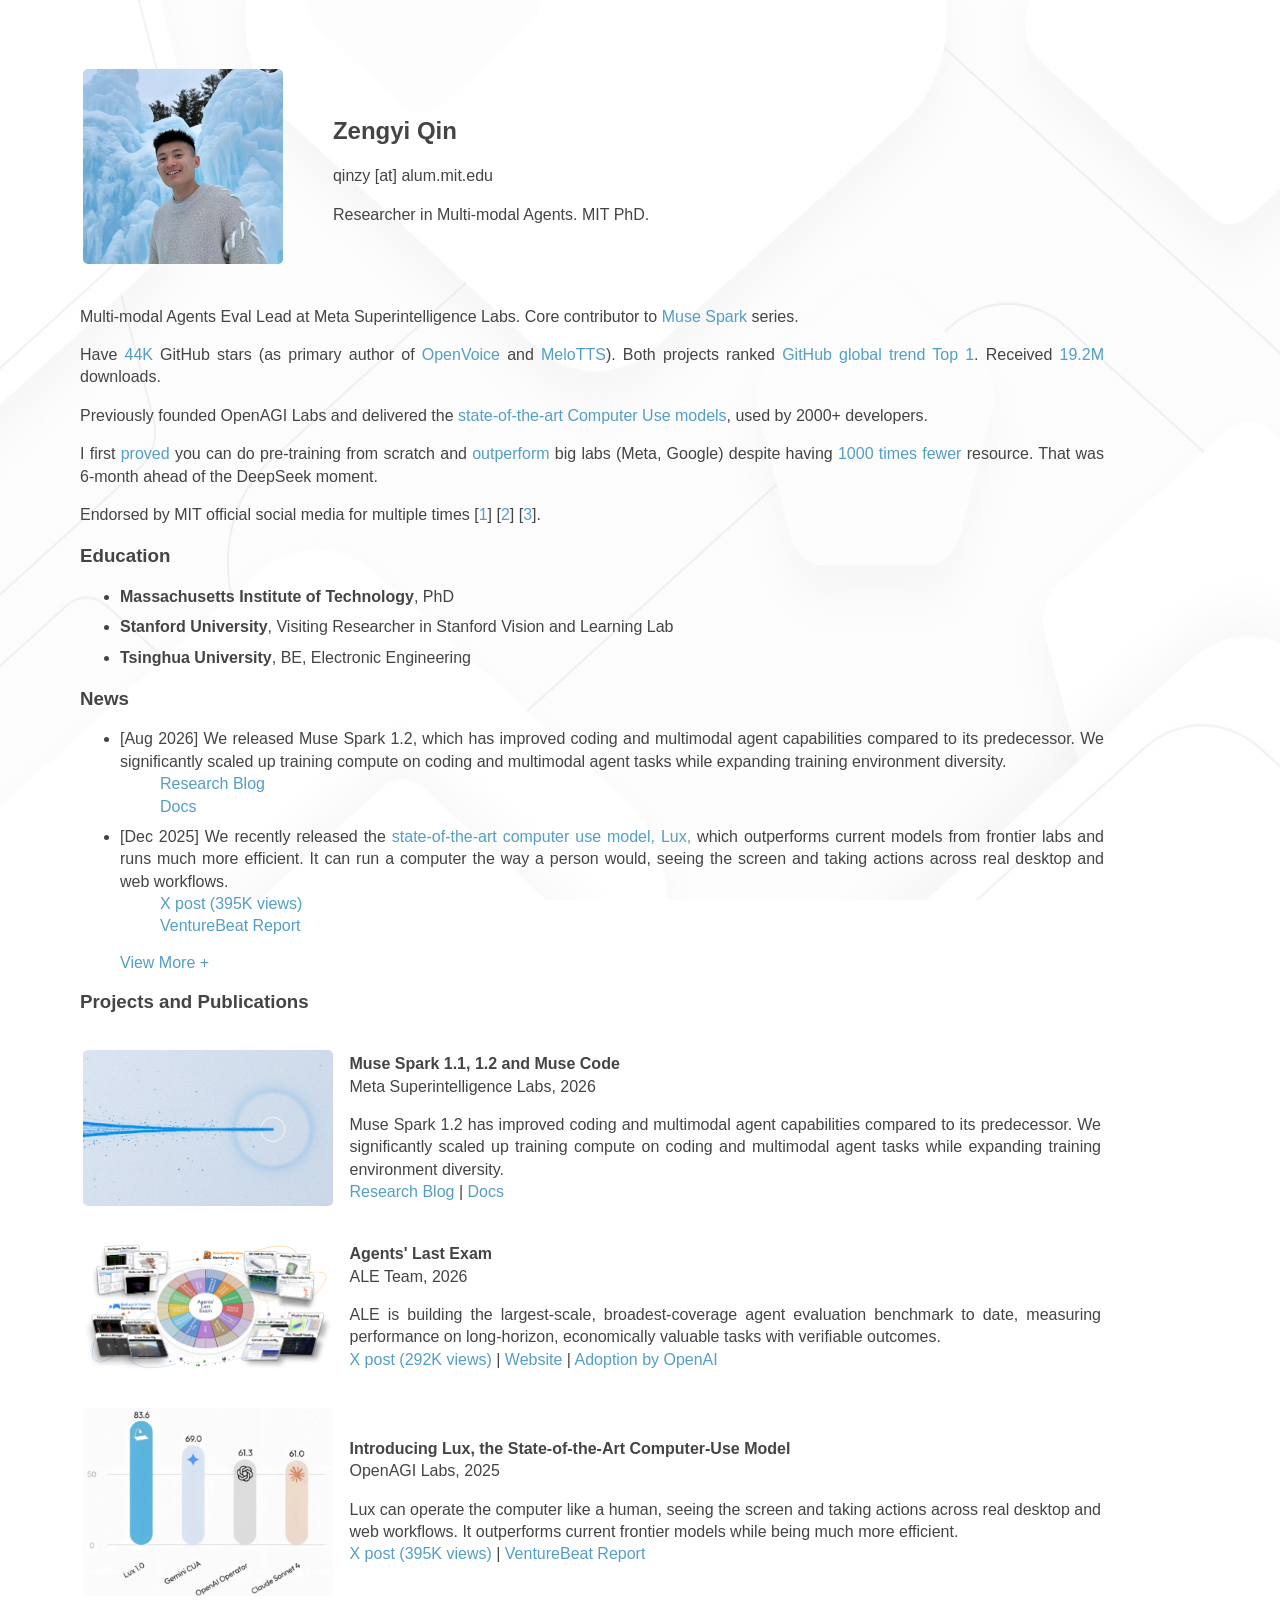
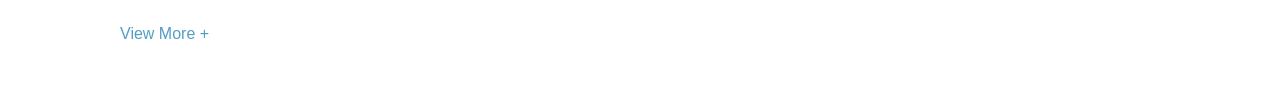
==== index.html @ 665c882d "Add search-friendly favicon assets" ====
<!DOCTYPE html>
<html lang="en">
<head>
  <link rel="stylesheet" href="assets/site.css?v=20260808-11">
  <link rel="canonical" href="https://www.qinzy.tech/">
  <link rel="icon" href="/favicon.ico" sizes="64x64">
  <link rel="icon" href="/assets/favicon-96.png" type="image/png" sizes="96x96">
  <link rel="icon" href="/assets/favicon.svg" type="image/svg+xml" sizes="any">
  <link rel="apple-touch-icon" href="/assets/apple-touch-icon.png" sizes="180x180">

<meta name="msvalidate.01" content="F09EB454EEBF59AD68CB64C1A341AA9A" />
<meta name="baidu-site-verification" content="Ctys5yXPkU" />
<meta name="google-site-verification" content="9qnP6wIE8rh3TwMVrb84fWPqg9A_nDYEL3D6NGDjpwU" />
<meta name="keywords" content="Zengyi Qin">
<meta name="description" content="Zengyi Qin is a researcher in multimodal agents, MIT PhD, and creator of OpenVoice, MeloTTS, JetMoE, and Lux.">
<meta property="og:image" content="https://www.qinzy.tech/figures/zengyi.jpg">
<meta property="og:image:width" content="256">
<meta property="og:image:height" content="256">
<meta property="og:image:type" content="image/jpeg">
<meta property="og:title" content="Zengyi Qin - AI Researcher">
<meta property="og:description" content="Zengyi Qin is a researcher in multimodal agents, MIT PhD, and creator of OpenVoice, MeloTTS, JetMoE, and Lux.">
<meta property="og:site_name" content="Zengyi Qin">
<meta property="og:url" content="https://www.qinzy.tech/">
<meta property="og:type" content="profile">
<meta name="twitter:card" content="summary">
<meta name="twitter:title" content="Zengyi Qin - AI Researcher">
<meta name="twitter:description" content="Zengyi Qin is a researcher in multimodal agents, MIT PhD, and creator of OpenVoice, MeloTTS, JetMoE, and Lux.">
<meta name="twitter:image" content="https://www.qinzy.tech/figures/zengyi.jpg">
<title>Zengyi Qin - AI Researcher</title>
<meta charset="utf-8">
<meta name="viewport" content="width=device-width, initial-scale=1">

<script type="application/ld+json">
{
  "@context": "https://schema.org",
  "@graph": [
    {
      "@type": "WebSite",
      "@id": "https://www.qinzy.tech/#website",
      "url": "https://www.qinzy.tech/",
      "name": "Zengyi Qin"
    },
    {
      "@type": "ProfilePage",
      "@id": "https://www.qinzy.tech/#profile",
      "url": "https://www.qinzy.tech/",
      "mainEntity": {
        "@id": "https://www.qinzy.tech/#zengyi-qin",
        "@type": "Person",
        "name": "Zengyi Qin",
        "url": "https://www.qinzy.tech/",
        "image": "https://www.qinzy.tech/figures/zengyi.jpg",
        "jobTitle": "Researcher",
        "description": "Researcher in multimodal agents.",
        "sameAs": [
          "https://github.com/Zengyi-Qin",
          "https://x.com/qinzytech"
        ]
      }
    }
  ]
}
</script>

<script async defer src="https://buttons.github.io/buttons.js"></script>
</head>

<body text="#444444" link="#444444" leftmargin="40" bgcolor="#FFFFFF">

<div class="section profile">
<table width="100%">
<tr>
<td width="20%">
<p align="center"><font face="Verdana"><img src="figures/zengyi.jpg" alt="Portrait of Zengyi Qin" border="0" width="200"></font></p>
</td>
<td width="3%"></td>
<td width="72%">
<h2><font face="Verdana">Zengyi Qin</h2>
<p><font face="Verdana">qinzy [at] alum.mit.edu</font></p>
<p><font face="Verdana">Researcher in Multi-modal Agents. MIT PhD.</font></p>
</td>
</tr>
</table>
</div>

<div class="section">
<p><font face="Verdana">
  Multi-modal Agents Eval Lead at Meta Superintelligence Labs. Core contributor to <a href="https://developer.meta.com/ai/models/muse-spark/">Muse Spark</a> series.
</font></p> 
<p><font face="Verdana">
  Have <hl>44K</hl> GitHub stars (as primary author of <a href="https://github.com/myshell-ai/OpenVoice">OpenVoice</a> and <a href="https://github.com/myshell-ai/MeloTTS">MeloTTS</a>). Both projects ranked <a href="https://trendshift.io/repositories/6161">GitHub global trend Top 1</a>. Received <a href="https://www.qinzy.tech/figures/total_download.png">19.2M</a> downloads.
</font></p>
<p><font face="Verdana">
  Previously founded OpenAGI Labs and delivered the <a href="https://x.com/agiopen_org/status/1995538447579447368?s=20">state-of-the-art Computer Use models</a>, used by 2000+ developers.
</font></p>
<p><font face="Verdana">
  I first <a href="https://x.com/qinzytech/status/1775916338822709755">proved</a> you can do pre-training from scratch and <a href="https://arxiv.org/html/2404.07413v1#S6">outperform</a> big labs (Meta, Google) despite having <a href="https://x.com/MIT_CSAIL/status/1775916496503656679">1000 times fewer</a> resource. That was 6-month ahead of the DeepSeek moment.
</font></p>
<p><font face="Verdana">
  Endorsed by MIT official social media for multiple times [<a href="https://x.com/MIT_CSAIL/status/1775916496503656679">1</a>] [<a href="https://x.com/MIT_CSAIL/status/1783525224652374388">2</a>] [<a href="https://x.com/MIT_CSAIL/status/2041175495971094784">3</a>].
</font></p>
</div>

<div class="section">
<h3><font face="Verdana">Education</h3>
<p><font face="Verdana">
<ul>
<li><b>Massachusetts Institute of Technology</b>, PhD
<li><b>Stanford University</b>, Visiting Researcher in Stanford Vision and Learning Lab <br>
<li><b>Tsinghua University</b>, BE, Electronic Engineering<br>
</ul>
</font></p>
</div>

<div class="section">
  <h3><font face="Verdana">News</h3>
   <ul class="news-list">
    <li>
      [Aug 2026] We released Muse Spark 1.2, which has improved coding and multimodal agent capabilities compared to its predecessor. We significantly scaled up training compute on coding and multimodal agent tasks while expanding training environment diversity.
      <ul>
        <a href="https://research.meta.ai/blog/introducing-muse-code-and-muse-spark-1-2">Research Blog</a> <br>
        <a href="https://developer.meta.com/ai/models/muse-spark/">Docs</a>
      </ul>
    </li>
    <li>
      [Dec 2025] We recently released the <a href="https://x.com/agiopen_org/status/1995538447579447368?s=20">state-of-the-art computer use model, Lux,</a> which outperforms current models from frontier labs and runs much more efficient. It can run a computer the way a person would, seeing the screen and taking actions across real desktop and web workflows. 
      <ul>
        <a href="https://x.com/agiopen_org/status/1995538447579447368?s=20">X post (395K views)</a> <br>
        <a href="https://venturebeat.com/ai/openagi-emerges-from-stealth-with-an-ai-agent-that-it-claims-crushes-openai">VentureBeat Report</a> 
      </ul>
    </li>
   </ul>
   <details class="view-more news-more">
    <summary>
      <span class="news-more-label">View More</span>
      <span class="news-less-label">View Less</span>
    </summary>
    <ul class="news-list">
    <li>
      [Apr 2024] I lead the development of <a href="https://research.myshell.ai/jetmoe">JetMoE-8B</a>, an MoA+MoE LLM pre-trained and post-trained from scratch, under extreme limitations in compute and data, with less than 0.1M USD cost, but outperforms LLaMA2-7B. It democratized high-performance LLM pre-training and post-training, and received strong positive feedback from the field.
      <ul>
        <a href="https://research.myshell.ai/jetmoe">Technical blog</a> <br> 
        <a href="https://x.com/MIT_CSAIL/status/1775916496503656679">MIT CSAIL posts</a> <br> 
        Comments from the field (<a href="https://www.marktechpost.com/2024/04/05/myshell-ai-and-mit-researchers-propose-jetmoe-8b-a-super-efficient-llm-model-that-achieves-llama2-level-training-with-just-us-0-1m/">1</a> <a href="https://www.linkedin.com/posts/pfinette_jetmoe-reaching-llama2-performance-with-activity-7182038641882357760-2QIh/">2</a> <a href="https://x.com/natolambert/status/1776028430406123992">3</a>) <br>
        <i>The breakthrough represented by JetMoE-8B signals a significant democratization of AI technology </i> (<a href="https://www.marktechpost.com/2024/04/05/myshell-ai-and-mit-researchers-propose-jetmoe-8b-a-super-efficient-llm-model-that-achieves-llama2-level-training-with-just-us-0-1m/">1</a>)
      </ul>
    </li>
    <li>
      [Jan 2024] I lead the development of <a href="https://research.myshell.ai/open-voice">OpenVoice</a>, an audio foundation model that allows users to clone any voice and generate speech in various styles and languages.
      <ul>
        <a href="https://research.myshell.ai/open-voice">Technical blog</a> <br> 
        Trended<a href="./figures/githubtrending-no1-v3.png"> 1st on Github</a> <br>
        Now <hl>~36k stars</hl>, and ranked <hl>top 0.03%</hl> of all contemporary open-source projects based on stars <br> 
        <hl>Serving >6M users</hl> on MyShell. Solid production-grade algorithm <br>
        Covered by <a href='https://venturebeat.com/ai/open-source-ai-voice-cloning-arrives-with-myshells-new-openvoice-model/'>VentureBeat</a>, <a href="https://hyscaler.com/insights/ai-voice-cloning-revolution/">HyScaler</a> and other medias <br>
        <i>AI Voice Cloning Redefined: OpenVoice Unveils Revolutionary Open-Source Technology</i> (<a href="https://hyscaler.com/insights/ai-voice-cloning-revolution">1</a>) <br>
      </ul>
    </li>
   </ul>
  </details>
</div>

<div class="section publications-section">
  <h3 id="publications"><font face="Verdana">Projects and Publications</h3>
  <table width="100%">

  <!-- Muse Spark -->
  <tr>
    <td width="25%" valign="middle"><p><img src="figures/muse-spark-1p2.png" alt="Muse Spark 1.1 and 1.2" style="border-style: none" width="250" align="top"></p></td>
    <td width="75%" valign="middle">
    <p class="padding"><font face="Verdana">
    <b><a id="ale">Muse Spark 1.1, 1.2 and Muse Code</a></b><br>
    Meta Superintelligence Labs, 2026<br>
    </p>
    <p class="padding"><font face="Verdana">
    Muse Spark 1.2 has improved coding and multimodal agent capabilities compared to its predecessor. We significantly scaled up training compute on coding and multimodal agent tasks while expanding training environment diversity. <br>
    <a href="https://research.meta.ai/blog/introducing-muse-code-and-muse-spark-1-2">Research Blog</a> | <a href="https://developer.meta.com/ai/models/muse-spark/">Docs</a> <br>
    </p>
  </p></td>
  </tr>

  <!-- ALE -->
  <tr>
    <td width="25%" valign="middle"><p><img src="figures/agents-last-exam.png" alt="Agents Last Exam" style="border-style: none" width="250" align="top"></p></td>
    <td width="75%" valign="middle">
    <p class="padding"><font face="Verdana">
    <b><a id="ale">Agents' Last Exam</a></b><br>
    ALE Team, 2026<br>
    </p>
    <p class="padding"><font face="Verdana">
    ALE is building the largest-scale, broadest-coverage agent evaluation benchmark to date, measuring performance on long-horizon, economically valuable tasks with verifiable outcomes. <br>
    <a href="https://x.com/dawnsongtweets/status/2065095757988868190?s=20">X post (292K views)</a> | <a href="https://agents-last-exam.org/">Website</a> | <a href="https://openai.com/index/gpt-5-6/">Adoption by OpenAI</a> <br>
    </p>
  </p></td>
  </tr>

  <!-- Lux -->
  <tr>
    <td width="25%" valign="middle"><p><img src="figures/lux.png" alt="Lux multimodal agent model visualization" style="border-style: none" width="250" align="top"></p></td>
    <td width="75%" valign="middle">
    <p class="padding"><font face="Verdana">
    <b><a id="lux">Introducing Lux, the State-of-the-Art Computer-Use Model</a></b><br>
    OpenAGI Labs, 2025<br>
    </p>
    <p class="padding"><font face="Verdana">
    Lux can operate the computer like a human, seeing the screen and taking actions across real desktop and web workflows. It outperforms current frontier models while being much more efficient. <br>
    <a href="https://x.com/agiopen_org/status/1995538447579447368?s=20">X post (395K views)</a> | <a href="https://venturebeat.com/ai/openagi-emerges-from-stealth-with-an-ai-agent-that-it-claims-crushes-openai">VentureBeat Report</a> <br>
    </p>
  </p></td>
  </tr>

</table>

<details class="view-more publication-more">
  <summary>
    <span class="view-more-label">View More</span>
    <span class="view-less-label">View Less</span>
  </summary>
  <table width="100%">

  <!-- OSGym -->
  <tr>
    <td width="25%" valign="middle"><p><img src="figures/osgym.png" alt="OSGym computer-use agent infrastructure visualization" style="border-style: none" width="250" align="top"></p></td>
    <td width="75%" valign="middle">
    <p class="padding"><font face="Verdana">
    <b><a id="osgym">OSGym: Scalable OS Infra for Computer Use Agents</a></b><br>
    <b>Zengyi Qin</b>, Jinyuan Chen, Yunze Man, Shengcao Cao, Ziqi Pang, Zhuoyuan Wang, ..., Haoran Geng, Yutong Ban,  Jitendra Malik, Pieter Abbeel, Brian Anthony<br>
    <i>Technical Report, 2025</i><br>  
    </p>
    <p class="padding"><font face="Verdana">
    OSGym parallelizes thousands of OS replicas at academic cost, enabling large-scale data generation, customization, and end-to-end pipelines for RL across diverse real-world tasks to train computer use agents. <br>
    <a href="https://arxiv.org/pdf/2511.11672">paper</a> <br>
    </p>
  </p></td>
  </tr>

  <!-- OpenVoice -->
  <tr>
    <td width="25%" valign="middle"><p><img src="figures/openvoice.png" alt="OpenVoice voice-cloning project logo" style="border-style: none" width="250" align="top"></p></td>
    <td width="75%" valign="top">
    <p class="padding"><font face="Verdana">
    <b><a id="openvoice">OpenVoice: Versatile Instant Voice Cloning</a></b><br>
    <b>Zengyi Qin</b>, Wenliang Zhao, Xumin Yu and Xin Sun<br>
    <i>Technical Report, 2024</i><br>
    </p>
    <p class="padding"><font face="Verdana"> Instantly clone any voice to generate speech in various styles and languages. <br>
    <a href="https://arxiv.org/abs/2312.01479">paper</a> | <a href="https://research.myshell.ai/open-voice">website</a> | <a href="https://github.com/myshell-ai/OpenVoice">source code</a> <br>
    </p>
    <p class="padding">
    <a class="github-button" href="https://github.com/myshell-ai/OpenVoice" data-color-scheme="no-preference: light; light: light; dark: dark;" data-show-count="true" aria-label="Star myshell-ai/OpenVoice on GitHub">Star</a> <br>
    <a href="https://trendshift.io/repositories/6161" target="_blank"><img src="https://trendshift.io/api/badge/repositories/6161" alt="myshell-ai%2FOpenVoice | Trendshift" style="width: 250px; height: 55px;" width="250" height="55"/></a>  
  </p></td>
  </tr>

  <!-- MeloTTS -->
  <tr>
    <td width="25%" valign="middle"><p><img src="figures/melotts.png" alt="MeloTTS text-to-speech project logo" style="border-style: none" width="250" align="top"></p></td>
    <td width="75%" valign="middle">
    <p class="padding"><font face="Verdana">
    <b><a id="melotts">MeloTTS: A high-quality multi-lingual multi-accent text-to-speech library</a></b><br>
    Wenliang Zhao, Xumin Yu, <b>Zengyi Qin</b>
    </p>
    <p class="padding"><font face="Verdana"> High-quality multi-lingual text-to-speech library that supports English (US, BR, AU, INDIAN), Spanish, French, Chinese, Japanese and Korean <br>
    <a href="https://github.com/myshell-ai/MeloTTS">source code</a> <br>
    </p>
    <p class="padding">
      <a class="github-button" href="https://github.com/myshell-ai/MeloTTS" data-color-scheme="no-preference: light; light: light; dark: dark;" data-show-count="true" aria-label="Star myshell-ai/OpenVoice on GitHub">Star</a> <hl>19.2M downloads. One of the most widely adopted AI models since 2024</hl> <br>
      <a href="https://trendshift.io/repositories/8133" target="_blank"><img src="https://trendshift.io/api/badge/repositories/8133" alt="myshell-ai%2FMeloTTS | Trendshift" style="width: 250px; height: 55px;" width="250" height="55"/></a>
    </p></td>
  </tr>

  <!-- JetMoE -->
  <tr>
    <td width="25%" valign="middle"><p><img src="figures/jetmoe.png" alt="JetMoE mixture-of-experts model visualization" style="border-style: none" width="250" align="top"></p></td>
    <td width="75%" valign="top">
    <p class="padding"><font face="Verdana">
    <b><a id="openvoice">JetMoE: Reaching LLaMA2 Performance with 0.1M Dollars</a></b><br>
    Yikang Shen, Zhen Guo, Tianle Cai and <b>Zengyi Qin</b><br>
    <i>Technical Report, 2024</i><br>
    </p>
    <p class="padding"><font face="Verdana"> JetMoE is pre-trained and post-trained from scratch with less than 0.1M USD cost but outperforms LLaMA2-7B. It democratized high-performance LLM pre-training and post-training with remarkable cost-efficiency. <br>
    <a href="https://research.myshell.ai/jetmoe">website</a> | <a href="https://github.com/myshell-ai/JetMoE">github</a> | <a href="https://arxiv.org/pdf/2404.07413.pdf">tech report</a> <br>
    </p>
    </td>
  </tr>

  <!-- Interspeech -->
  <tr>
    <td width="25%" valign="middle"><p><img src="figures/dreamvoice.png" alt="DreamVoice text-guided voice conversion visualization" style="border-style: none" width="250" align="top"></p></td>
    <td width="75%" valign="middle">
    <p class="padding"><font face="Verdana">
    <b><a id="dreamvoice">DreamVoice: Text-Guided Voice Conversion</a></b><br>
    Jiarui Hai, Karan Thakkar, Helin Wang, <b>Zengyi Qin</b>, Mounya Elhilali<br>
    <i>Interspeech, 2024</i><br>
    </p>
    <p class="padding"><font face="Verdana"> Convert a voice into any voice based on the input text prompt. <br>
    <a href="https://arxiv.org/abs/2406.16314">paper</a> | <a href="https://research.myshell.ai/dreamvoice">website</a> | <a href="https://github.com/myshell-ai/DreamVoice">source code</a> <br>
    </p>
  </tr>

<!-- MONOGRNET-TPAMI -->
  <tr>
    <td width="25%" valign="top"><p><img src="figures/monogrnet_pami.png" alt="MonoGRNet monocular 3D object detection visualization" style="border-style: none" width="250" align="top"></p></td>
    <td width="75%" valign="top">
    <p class="padding"><font face="Verdana">
    <b><a id="monogrnet">MonoGRNet: A General Framework for Monocular 3D Object Detection</a></b><br>
    <b>Zengyi Qin</b>, Jinglu Wang and Yan Lu<br>
    <i>The IEEE Transactions on Pattern Analysis and Machine Intelligence (<b>TPAMI</b>), 2021</i><br>
    </p>
    <p class="padding"><font face="Verdana">A general monocular 3D object detection framework that flexibly adapts to both fully and weakly supervised learning, which alleviates the need of extensive 3D labels and only requires ground truth 2D bounding boxes during training.
    </p>
    <p class="padding"><font face="Verdana">
    <a href="https://ieeexplore.ieee.org/document/9409679">paper</a>
    </p></td>
  </tr>

  <!-- VS3D -->
  <tr>
    <td width="25%" valign="top"><p><img src="figures/vs3d.gif" alt="Weakly supervised 3D object detection visualization" style="border-style: none" width="250" align="top"></p></td>
    <td width="75%" valign="top">
    <p class="padding"><font face="Verdana">
    <b>Weakly Supervised 3D Object Detection from Point Clouds</b><br>
    <b>Zengyi Qin</b>, Jinglu Wang and Yan Lu<br>
    <i>ACM Multimedia (<b>ACM MM</b>), 2020</i><br>
    </p>
    <p class="padding"><font face="Verdana">A state-of-the-art framework for weakly supervised 3D object detection from point clouds without using any ground truth 3D bounding box for training. The core of our method is the unsupervised 3D object proposal module and the cross-modal knowledge distillation strategy.
    </p>
    <p class="padding"><font face="Verdana">
    <a href="https://arxiv.org/abs/2007.13970">paper</a> | <a href="https://github.com/Zengyi-Qin/Weakly-Supervised-3D-Object-Detection">code</a>
    </p></td>
  </tr>

  <!-- TLNET -->
  <tr>
    <td width="25%" valign="top"><p><img src="figures/tlnet.jpg" alt="Triangulation Learning Network stereo 3D detection diagram" style="border-style: none" width="250" align="top"></p></td>
    <td width="75%" valign="top">
    <p class="padding"><font face="Verdana">
    <b>Triangulation Learning Network: from Monocular to Stereo 3D Object Detection</b><br>
    <b>Zengyi Qin</b>, Jinglu Wang and Yan Lu<br>
    <i>The International Conference on Computer Vision and Pattern Recognition (<b>CVPR</b>), 2019</i><br>
    </p>
    <p class="padding"><font face="Verdana">This is a pioneering work on stereo image based 3D object detection without calculating the pixel-level depth maps. We proposed a triangulation learning method to learn the object-level stereo geometric correspondence for 3D object detection.
    </p>
    <p class="padding"><font face="Verdana">
    <a href="https://arxiv.org/abs/1906.01193">paper</a> | <a href="https://youtu.be/zcOXA83Uq8M">video</a> | <a href="https://github.com/Zengyi-Qin/TLNet">code</a> | <a href="https://sites.google.com/view/triangulation-learning">website</a>
    </p></td>
  </tr>
    
    <!-- MONOGRNET -->
  <tr>
    <td width="25%" valign="top"><p><img src="figures/monogrnet.gif" alt="MonoGRNet geometric reasoning 3D detection visualization" style="border-style: none" width="250" align="top"></p></td>
    <td width="75%" valign="top">
    <p class="padding"><font face="Verdana">
    <b>MonoGRNet: A Geometric Reasoning Network for Monocular 3D Object Localization</b><br>
    <b>Zengyi Qin</b>, Jinglu Wang and Yan Lu<br>
    <i>The Thirty-Third AAAI Conference on Artificial Intelligence (<b>AAAI</b>), 2019 <br> <hl>Oral Presentation, Acceptance Rate < 8% </hl> </i><br>
    </p>
    <p class="padding"><font face="Verdana">A state-of-the-art monocular 3D object detection approach based on geometric reasoning. We proposed to decompose the whole task into four progressive sub-tasks that significantly facilitates the monocular 3D object detection.
    </p>
    <p class="padding"><font face="Verdana">
    <a href="https://arxiv.org/abs/1811.10247">paper</a> | <a href="https://youtu.be/BJ1I56kxdk0">video</a> | <a href="https://github.com/Zengyi-Qin/MonoGRNet">code</a> | <a href="https://sites.google.com/view/monogrnet">website</a>
    </p></td>
  </tr>

<!-- Sablas -->
  <tr>
    <td width="25%" valign="top"><p><video autoplay="" class="center" loop="" muted="" playsinline="" aria-label="SABLAS safe control system demonstration" style="display:block; margin: 0 auto;" width="250"><source src="figures/sablas.mp4" style="display: block; margin-left: auto; margin-right: auto; width:250px" type="video/mp4" /></video></p></td>
    <td width="75%" valign="top">
    <p class="padding"><font face="Verdana">
    <b><a id="sablas">SABLAS: Learning Safe Control for Black-Box Dynamical Systems</a></b><br>
    <b>Zengyi Qin</b>, Dawei Sun and Chuchu Fan<br>
    <i>IEEE Robotics and Automation Letters (<b>RA-L</b>), 2022</i><br>
    </p>
    <p class="padding"><font face="Verdana"> Learning control barrier functions (CBFs) for safe control of black-box systems. CBFs are a powerful tool to provide safety guarantee, but before this work, they cannot be directly applied to black box systems where their models are unavailable.
    </p>
    <p class="padding"><font face="Verdana">
    <a href="https://ieeexplore.ieee.org/document/9681233">paper</a> | <a href="https://github.com/MIT-REALM/sablas">code</a>
    </p></td>
  </tr>


  <!-- KETO -->
  <tr>
  <td width="25%" valign="top"><p><img src="figures/keto.gif" alt="KETO robot tool-manipulation visualization" style="border-style: none" width="250" align="top"></p></td>
  <td width="75%" valign="top">
  <p class="padding"><font face="Verdana">
  <b><a id="keto">KETO: Learning Keypoint Representations for Tool Manipulation</a></b><br>
  <b>Zengyi Qin</b>, Kuan Fang, Yuke Zhu, Li Fei-Fei and Silvio Savarese<br>
  <i>The International Conference on Robotics and Automation (<b>ICRA</b>), 2020</i><br>
  </p>
  <p class="padding"><font face="Verdana">KETO is a framework for robots to manipulate unseen objects as tools to complete diverse tasks. We proposed a method to learn the keypoint representations of objects, which simplify the manipulation task and improve the generality to novel objects.
  </p>
  <p class="padding"><font face="Verdana">
  <a href="https://arxiv.org/abs/1910.11977">paper</a> | <a href="https://www.youtube.com/watch?v=hP2h53BHxE8">video</a> | <a href="https://sites.google.com/view/ke-to">website</a> | <a href="https://github.com/StanfordVL/keto">code</a>
  </p></td>
  </tr>
    
  <!-- MACBF -->
  <tr>
  <td width="25%" valign="top"><p><img src="figures/macbf.gif" alt="Multi-agent neural barrier certificate visualization" style="border-style: none" width="250" align="top"></p></td>
  <td width="75%" valign="top">
  <p class="padding"><font face="Verdana">
  <b><a id="macbf">Learning Safe Multi-agent Control with Decentralized Neural Barrier Certificates</b><br>
  <b>Zengyi Qin</b>, Kaiqing Zhang, Yuxiao Chen, Jingkai Chen and Chuchu Fan<br>
  <i>The International Conference on Learning Representations (<b>ICLR</b>), 2021</i><br>
  </p>
  <p class="padding"><font face="Verdana">We study the multi-agent safe control problem where agents should avoid any collision while reaching their goals. Our method can scale up to an arbitrarily large number of agents (e.g., >1000 in our experiments) and achieve a 99-100% safety rate.
  </p>
  <p class="padding"><font face="Verdana">
  <a href="https://arxiv.org/abs/2101.05436">paper</a> | <a href="https://www.youtube.com/watch?v=k9ap_aUPNBk">video</a> | <a href="https://github.com/Zengyi-Qin/macbf">code</a> | <a href="https://realm.mit.edu/blog/learning-safe-multi-agent-control-decentralized-neural-barrier-certificates">website</a>
  </p></td>
  </tr>
   
  <!-- Reactive -->
  <tr>
  <td width="25%" valign="top"><p><video autoplay="" class="center" loop="" muted="" playsinline="" aria-label="Reactive road-user simulation demonstration" style="display:block; margin: 0 auto;" width="250"><source src="figures/reactive.mp4" style="display: block; margin-left: auto; margin-right: auto; width:250px" type="video/mp4" /></video></p></td>
  <td width="75%" valign="top">
  <p class="padding"><font face="Verdana">
  <b><a id="reactive">Reactive and Safe Road User Simulations using Neural Barrier Certificate</a></b><br>
  Yue Meng, <b>Zengyi Qin</b> and Chuchu Fan<br>
  <i>The International Conference on Intelligent Robots and Systems (<b>IROS</b>), 2021</i><br>
  </p>
  <p class="padding"><font face="Verdana">Reactive and safe agent modelings are important for nowadays traffic simulator designs and safe planning applications. We propose a control barrier function-based method to simulate traffic agents that behave like humans or human controlled vehicles, which react to other road participants.
  </p>
  <p class="padding"><font face="Verdana">
  <a href="">paper</a> | <a href="https://realm.mit.edu/reactive-agent-models">website</a>
  </p></td>
  </tr>
    
  <!-- DCRL -->
  <tr>
  <td width="25%" valign="top"><p><img src="figures/dcrl.png" alt="Density constrained reinforcement learning visualization" style="border-style: none" width="250" align="top"></p></td>
  <td width="75%" valign="top">
  <p class="padding"><font face="Verdana">
  <b><a id="dcrl">Density Constrained Reinforcement Learning</a></b><br>
  <b>Zengyi Qin</b>, Yuxiao Chen and Chuchu Fan<br>
  <i>The International Conference on Machine Learning (<b>ICML</b>), 2021</i><br>
  </p>
  <p class="padding"><font face="Verdana">We study constrained reinforcement learning (CRL) from a novel perspective by setting constraints directly on state density functions, rather than the value functions considered by previous work. State density has a clear physical and mathematical interpretation, and is able to express a wide variety of constraints such as resource limits and safety requirements.
  </p>
  <p class="padding"><font face="Verdana">
  <a href="https://arxiv.org/abs/2106.12764">paper</a> | <a href="https://github.com/Zengyi-Qin/dcrl">code</a> | <a href="http://realm.mit.edu/blog/density-constrained-reinforcement-learning">website</a>
  </p></td>
  </tr>
  
  <!-- CLBF -->
  <tr>
  <td width="25%" valign="top"><p><img src="figures/clbf.jpg" alt="Robust neural Lyapunov-barrier functions visualization" style="border-style: none" width="250" align="top"></p></td>
  <td width="75%" valign="top">
  <p class="padding"><font face="Verdana">
  <b><a id="clbf">Safe Nonlinear Control Using Robust Neural Lyapunov-Barrier Functions</a></b><br>
  Charles Dawson, <b>Zengyi Qin</b>, Sicun Gao and Chuchu Fan<br>
  <i>The Conference on Robot Learning (<b>CoRL</b>), 2021</i><br>
  </p>
  <p class="padding"><font face="Verdana">Safety and stability are common requirements for robotic control systems. We propose a robust feedback method based on robust control Lyapunov barrier functions that generalize despite model uncertainty, and with safety and stability guarantee.
  </p>
  <p class="padding"><font face="Verdana">
  <a href="https://arxiv.org/pdf/2109.06697">paper</a>
  </p></td>
  </tr>
  
  <!-- REALSYN -->
  <tr>
  <td width="25%" valign="top"><p><img src="figures/controller_synthesis.png" alt="Reach-avoid controller synthesis diagram" style="border-style: none" width="250" align="top"></p></td>
  <td width="75%" valign="top">
  <p class="padding"><font face="Verdana">
  <b>Controller synthesis for linear system with reach-avoid specifications</b><br>
  Chuchu Fan, <b>Zengyi Qin</b>, Umang Mathur, Qiang Ning, Sayan Mitra, and Mahesh Viswanathan<br>
  <i>IEEE Transactions on Automatic Control (<b>TAC</b>), 2021</i><br>
  </p>
  <p class="padding"><font face="Verdana">We address the problem of synthesizing provably correct controllers for linear systems with reach-avoid specifications. Our solution  decomposes the overall synthesis problem into two smaller and more tractable problems, achieving a 2-150 times speedup compared with the previous techniques.
  </p>
  <p class="padding"><font face="Verdana">
  <a href="https://ieeexplore.ieee.org/document/9390193">paper</a>
  </p></td>
  </tr>

<!-- PDoctor -->
  <tr>
  <td width="25%" valign="top"><p><img src="figures/pdoctor.png" alt="Physiological state estimation visualization" style="border-style: none" width="250" align="top"></p></td>
  <td width="75%" valign="top">
  <p class="padding"><font face="Verdana">
  <b>Learning fine-grained estimation of physiological states from coarse-grained labels by distribution restoration</b><br>
  <b>Zengyi Qin</b>, Jiansheng Chen, Zhenyu Jiang, Xumin Yu, Chunhua Hu, Yu Ma, Suhua Miao and Rongsong Zhou, <i> <b>Scientific Reports</b>, 2020</i><br>
  </p>
  <p class="padding"><font face="Verdana">Our method allows machine learning algorithms to perform fine-grained estimation of physiological states (e.g., sleep depth) even if the training labels are coarse-grained.
  </p>
  <p class="padding"><font face="Verdana">
  <a href="https://www.nature.com/articles/s41598-020-79007-5">paper</a> | <a href="https://github.com/Zengyi-Qin/fine-biostate">code</a>
  </p></td>
  </tr>
  
  <!-- SNET -->
  <tr>
  <td width="25%" valign="top"><p><img src="figures/snet.png" alt="sEMG tremor severity evaluation visualization" style="border-style: none" width="250" align="top"></p></td>
  <td width="75%" valign="top">
  <p class="padding"><font face="Verdana">
  <b>sEMG based Tremor Severity Evaluation for Parkinson's Disease using a Light-weight CNN</b><br>
  <b>Zengyi Qin<top>*</top></b>, Zhenyu Jiang<top>*</top>, Jiansheng Chen, Chunhua Hu and Yu Ma<br>
  <i>IEEE Signal Processing Letters (<b>SPL</b>), 2019</i><br>
  </p>
  <p class="padding"><font face="Verdana">A machine learning framework to assist the diagnosis of Parkinson's Disease by assessing the pathological tremor. We proposed a light-weight convolutional neural network and a similarity learning strategy to handle the scarcity of medical data.
  </p>
  <p class="padding"><font face="Verdana">
  <a href="https://ieeexplore.ieee.org/document/8661631">paper</a> | <a href="https://sites.google.com/view/semg-tremor">website</a>
  </p></td>
  </tr>
  
</table>
</details>
</div>

<script>
  // Function to fetch FDV from CoinGecko API and update the page
  async function fetchFDV() {
    try {
      const response = await fetch(
        'https://api.coingecko.com/api/v3/coins/markets?vs_currency=usd&ids=myshell'
      );
      if (!response.ok) {
        throw new Error(`API request failed (status ${response.status})`);
      }
      const data = await response.json();
      // Ensure data format is as expected and contains FDV
      if (data && data[0] && data[0].fully_diluted_valuation) {
        const fdvValue = data[0].fully_diluted_valuation;
        // Format the FDV with commas and prefix with '$'
        document.getElementById('fdv1').textContent = 
          '$' + Number(fdvValue).toLocaleString();
        document.getElementById('fdv2').textContent = 
          '$' + Number(fdvValue).toLocaleString();
      } else {
        document.getElementById('fdv1').textContent = 'NA';
        document.getElementById('fdv2').textContent = 'NA';
      }
    } catch (error) {
      console.error('Error fetching FDV:', error);
      document.getElementById('fdv').textContent = 'NA';
    }
  }

  // Fetch FDV immediately and then update every 60 seconds
  fetchFDV();
  setInterval(fetchFDV, 60000);
</script>

</body></html>
---- assets/site.css ----
body {
  margin-top: 50px;
  margin-bottom: 50px;
  margin-left: 80px;
  margin-right: 80px;
  color: #444;
  font-family: Verdana, sans-serif;
  background-image: linear-gradient(rgba(255, 255, 255, 0.6), rgba(255, 255, 255, 0.6)), url('../figures/background.jpg');
  background-repeat: no-repeat;
  background-attachment: fixed;
  background-size: 100% 100%;
}

*, *::before, *::after {
  box-sizing: border-box;
}

img, video {
  max-width: 100%;
  height: auto;
}

img {
  border-radius: 5px;
}
p { 
  text-align: justify;
  font-size: 1em;
  line-height: 1.4;
}

p.padding {
  padding-left: 10px;
}

ul { 
  text-align: justify;
  font-size: 1em;
  line-height: 1.4;
}

a:link {
  color:rgb(83,158,196);
  background-color: transparent;
  text-decoration: none;
}

hl {
  color:rgb(83,158,196);
  background-color: transparent;
  text-decoration: none;
}

hl2 {
  color: rgb(83,158,196);
  background-color: transparent;
  text-decoration: underline;
}

a:visited {
  color: rgb(83,158,196);
  background-color: transparent;
  text-decoration: none;
}

li {
    margin-bottom: 8px;
    font-size: 1em;
    line-height: 1.4;
}

.section {max-width:1024px}

.section,
.section * {
  font-family: Verdana, Arial, sans-serif !important;
}

.view-more {
  margin-top: 10px;
}

.view-more summary {
  display: inline-block;
  margin-left: 40px;
  color: rgb(83,158,196);
  cursor: pointer;
  font-family: Verdana, Arial, sans-serif !important;
  font-weight: 400;
  list-style: none;
}

.view-more summary * {
  font-family: Verdana, Arial, sans-serif !important;
}

.view-more summary::-webkit-details-marker {
  display: none;
}

.view-more summary::after {
  content: " +";
}

.view-more[open] summary::after {
  content: " −";
}

.view-more .news-less-label,
.view-more[open] .news-more-label,
.view-more .view-less-label,
.view-more[open] .view-more-label {
  display: none;
}

.view-more[open] .news-less-label,
.view-more[open] .view-less-label {
  display: inline;
}

.publication-more[open] > summary {
  margin-bottom: 20px;
}

.news-more > .news-list {
  margin-top: 14px;
}

/* Avoid an overly narrow reading column on smaller laptops and tablets. */
@media (min-width: 681px) and (max-width: 900px) {
  body {
    margin-left: 40px;
    margin-right: 40px;
  }
}

/* Keep the established desktop layout, while making narrow screens readable. */
@media (max-width: 680px) {
  html {
    -webkit-text-size-adjust: 100%;
  }

  body {
    margin: 0;
    padding: 28px 18px 48px;
    background-attachment: scroll;
    background-size: cover;
  }

  .section {
    margin: 0 auto 22px;
    max-width: 680px;
  }

  .section:not(.profile) {
    padding: 20px;
    background: rgba(255, 255, 255, 0.78);
    border: 1px solid rgba(83, 158, 196, 0.16);
    border-radius: 18px;
    box-shadow: 0 10px 28px rgba(48, 53, 59, 0.06);
  }

  .view-more {
    font-size: 0.9375rem;
  }

  .news-more > summary {
    margin-left: 24px;
  }

  .publication-more > summary {
    margin-left: 1px;
  }

  .profile {
    padding: 26px 20px 22px;
    background: rgba(255, 255, 255, 0.84);
    border: 1px solid rgba(83, 158, 196, 0.18);
    border-radius: 22px;
    box-shadow: 0 12px 32px rgba(48, 53, 59, 0.08);
  }

  p, ul, li {
    font-size: 0.9375rem;
    text-align: left !important;
    text-align-last: left;
  }

  p {
    margin: 0 0 1.05rem;
    line-height: 1.4;
  }

  ul {
    margin: 0;
    padding-left: 24px;
  }

  li {
    line-height: 1.4;
  }

  h3 {
    margin: 0 0 16px;
    color: inherit;
    font-size: 1.17em;
    font-weight: 700;
    letter-spacing: normal;
    line-height: normal;
    text-transform: none;
  }

  .profile table,
  .profile tbody,
  .profile tr,
  .profile td,
  .section:not(.profile) table,
  .section:not(.profile) table tbody,
  .section:not(.profile) table tr,
  .section:not(.profile) table td {
    display: block;
    width: 100% !important;
  }

  .profile td:first-child p {
    margin: 0 auto 18px;
    text-align: center;
  }

  .profile img {
    width: min(142px, 100%);
    height: 142px;
    object-fit: cover;
    border: 4px solid #fff;
    border-radius: 50%;
    box-shadow: 0 8px 20px rgba(48, 53, 59, 0.14);
  }

  .profile td:nth-child(2) {
    display: none;
  }

  .profile td:last-child p {
    margin: 0;
    color: inherit;
    font-size: 1em;
    letter-spacing: normal;
  }

  .profile h2 {
    margin: 0 0 6px;
    color: inherit;
    font-size: 1.5em;
    letter-spacing: normal;
    line-height: normal;
  }

  .section:not(.profile) table tr {
    margin: 0;
    padding: 0;
    background: transparent;
    border: 0;
    border-radius: 0;
    box-shadow: none;
  }

  .section:not(.profile) table tr:not(:last-child)::after {
    display: block;
    width: 50%;
    margin: 8px auto 36px;
    border-top: 1px solid rgba(83, 158, 196, 0.28);
    content: "";
  }

  .section:not(.profile) table td:first-child p {
    margin: 0 0 16px;
    text-align: center;
  }

  .section:not(.profile) table td:first-child img,
  .section:not(.profile) table td:first-child video {
    display: inline-block;
  }

  .section:not(.profile) table td:last-child p.padding {
    padding-left: 0;
  }

  .section:not(.profile) table td:last-child p:last-child {
    margin-bottom: 0;
  }

  .section:not(.profile) > table img,
  .section:not(.profile) > table video {
    width: min(250px, 100%) !important;
  }
}
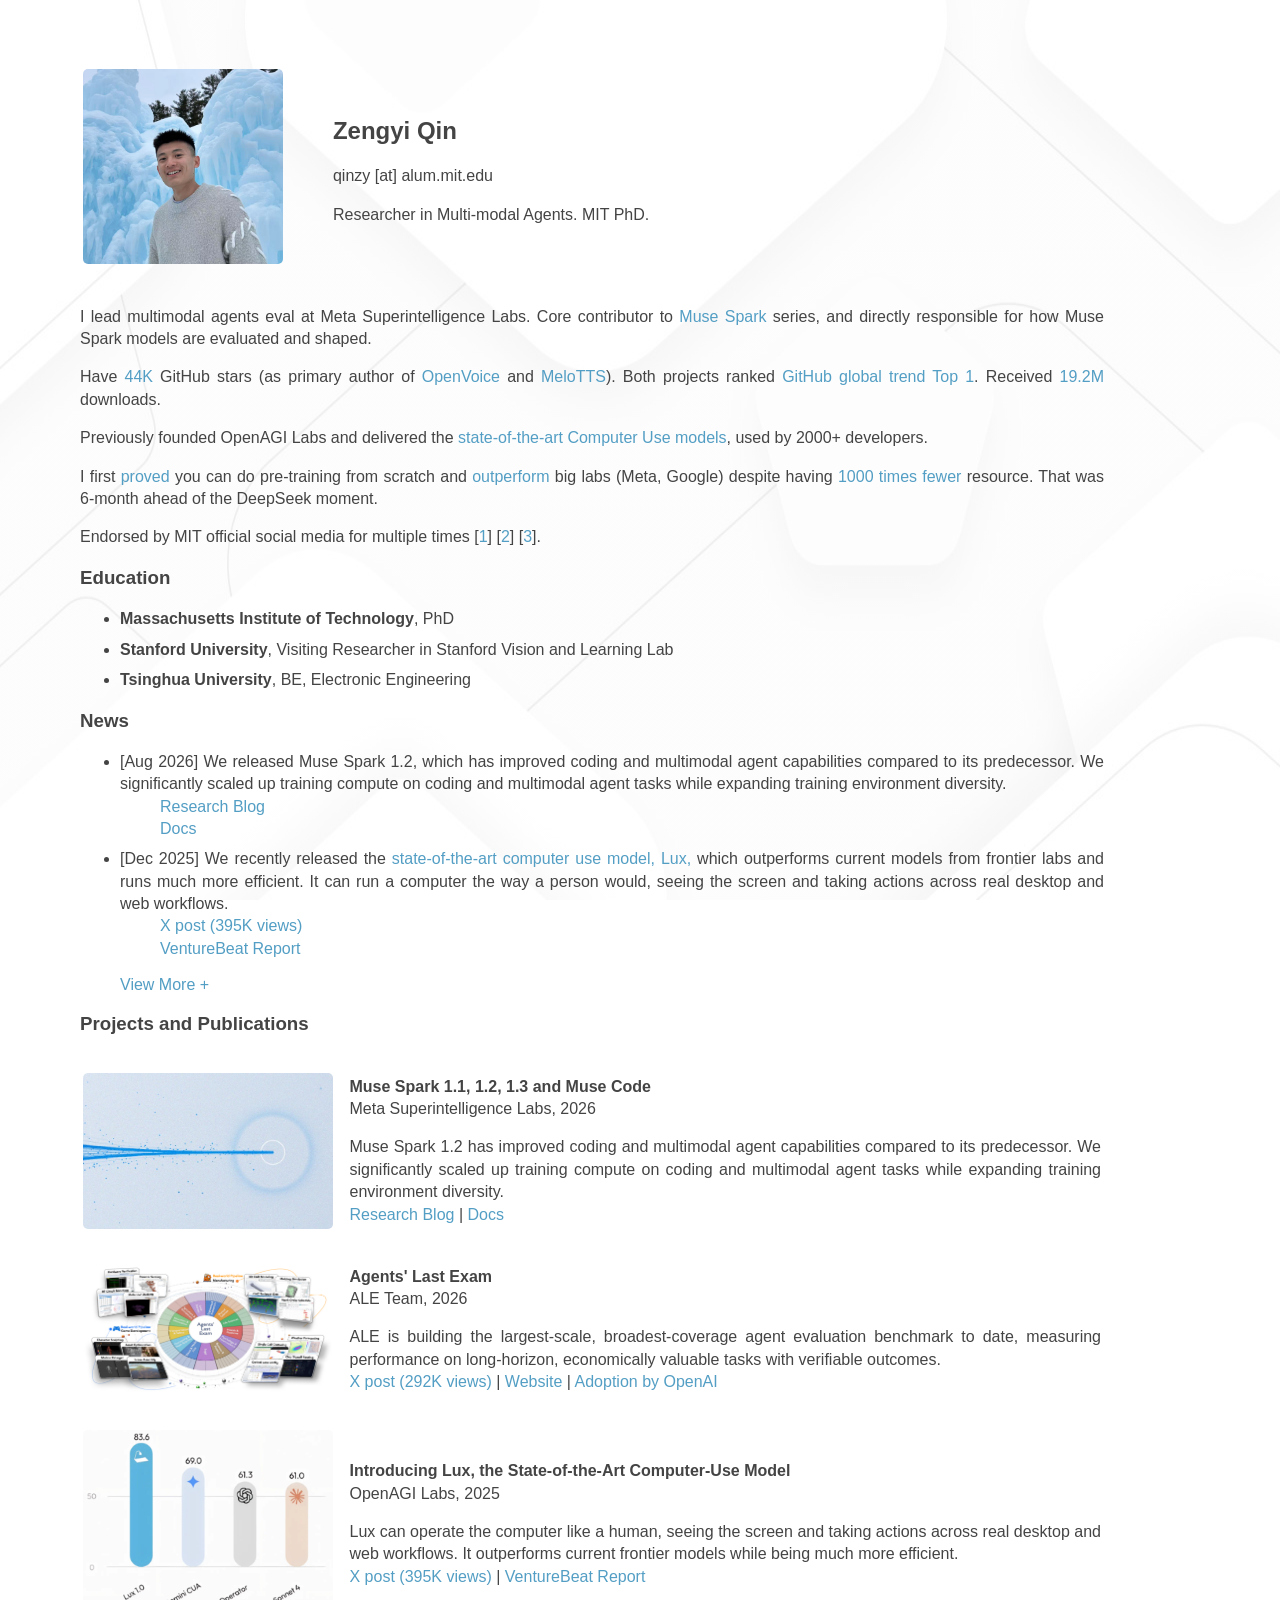
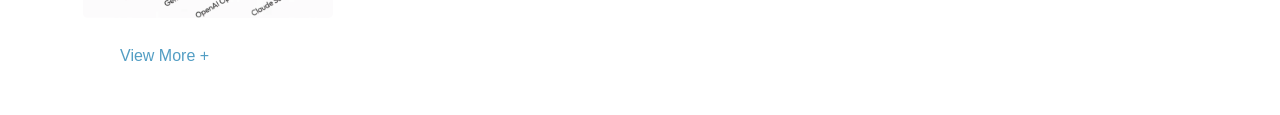
==== commit 65564190: "Update about text and Muse Spark versions" ====
--- a/index.html
+++ b/index.html
@@ -12,19 +12,19 @@
 <meta name="baidu-site-verification" content="Ctys5yXPkU" />
 <meta name="google-site-verification" content="9qnP6wIE8rh3TwMVrb84fWPqg9A_nDYEL3D6NGDjpwU" />
 <meta name="keywords" content="Zengyi Qin">
-<meta name="description" content="Zengyi Qin is a researcher in multimodal agents, MIT PhD, and creator of OpenVoice, MeloTTS, JetMoE, and Lux.">
+<meta name="description" content="Zengyi Qin is an AI Researcher, MIT PhD, and Multi-modal Agents Eval Lead at Meta Superintelligence Labs.">
 <meta property="og:image" content="https://www.qinzy.tech/figures/zengyi.jpg">
 <meta property="og:image:width" content="256">
 <meta property="og:image:height" content="256">
 <meta property="og:image:type" content="image/jpeg">
 <meta property="og:title" content="Zengyi Qin - AI Researcher">
-<meta property="og:description" content="Zengyi Qin is a researcher in multimodal agents, MIT PhD, and creator of OpenVoice, MeloTTS, JetMoE, and Lux.">
+<meta property="og:description" content="Zengyi Qin is an AI Researcher, MIT PhD, and Multi-modal Agents Eval Lead at Meta Superintelligence Labs.">
 <meta property="og:site_name" content="Zengyi Qin">
 <meta property="og:url" content="https://www.qinzy.tech/">
 <meta property="og:type" content="profile">
 <meta name="twitter:card" content="summary">
 <meta name="twitter:title" content="Zengyi Qin - AI Researcher">
-<meta name="twitter:description" content="Zengyi Qin is a researcher in multimodal agents, MIT PhD, and creator of OpenVoice, MeloTTS, JetMoE, and Lux.">
+<meta name="twitter:description" content="Zengyi Qin is an AI Researcher, MIT PhD, and Multi-modal Agents Eval Lead at Meta Superintelligence Labs.">
 <meta name="twitter:image" content="https://www.qinzy.tech/figures/zengyi.jpg">
 <title>Zengyi Qin - AI Researcher</title>
 <meta charset="utf-8">
@@ -85,7 +85,7 @@
 
 <div class="section">
 <p><font face="Verdana">
-  Multi-modal Agents Eval Lead at Meta Superintelligence Labs. Core contributor to <a href="https://developer.meta.com/ai/models/muse-spark/">Muse Spark</a> series.
+  I lead multimodal agents eval at Meta Superintelligence Labs. Core contributor to <a href="https://developer.meta.com/ai/models/muse-spark/">Muse Spark</a> series, and directly responsible for how Muse Spark models are evaluated and shaped.
 </font></p> 
 <p><font face="Verdana">
   Have <hl>44K</hl> GitHub stars (as primary author of <a href="https://github.com/myshell-ai/OpenVoice">OpenVoice</a> and <a href="https://github.com/myshell-ai/MeloTTS">MeloTTS</a>). Both projects ranked <a href="https://trendshift.io/repositories/6161">GitHub global trend Top 1</a>. Received <a href="https://www.qinzy.tech/figures/total_download.png">19.2M</a> downloads.
@@ -169,7 +169,7 @@
     <td width="25%" valign="middle"><p><img src="figures/muse-spark-1p2.png" alt="Muse Spark 1.1 and 1.2" style="border-style: none" width="250" align="top"></p></td>
     <td width="75%" valign="middle">
     <p class="padding"><font face="Verdana">
-    <b><a id="ale">Muse Spark 1.1, 1.2 and Muse Code</a></b><br>
+    <b><a id="ale">Muse Spark 1.1, 1.2, 1.3 and Muse Code</a></b><br>
     Meta Superintelligence Labs, 2026<br>
     </p>
     <p class="padding"><font face="Verdana">
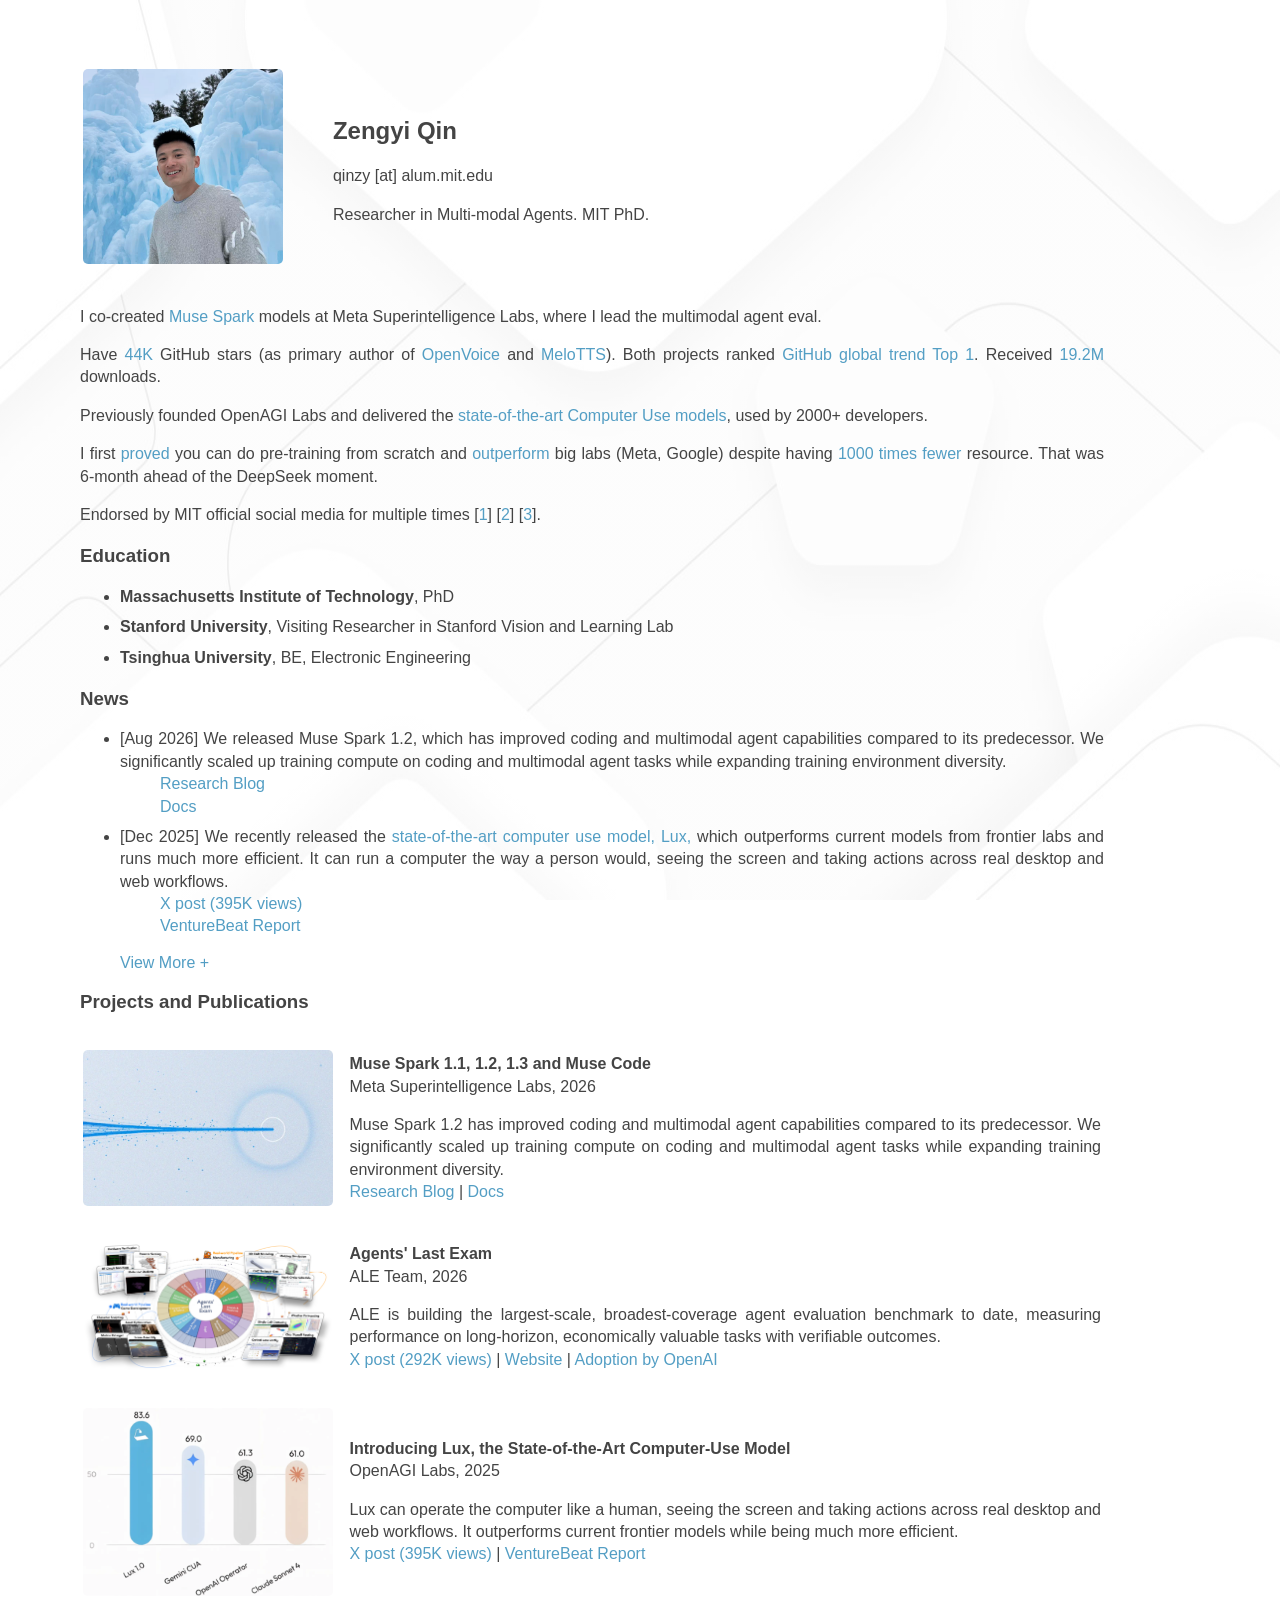
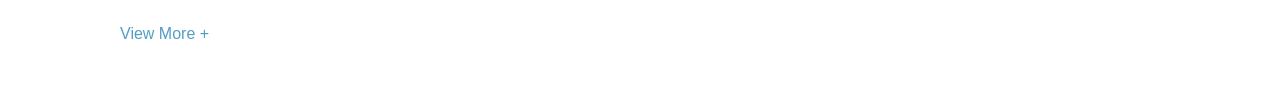
==== commit 1b59f33a: "Update Muse Spark bio and rebuild site" ====
--- a/index.html
+++ b/index.html
@@ -85,7 +85,7 @@
 
 <div class="section">
 <p><font face="Verdana">
-  I lead multimodal agents eval at Meta Superintelligence Labs. Core contributor to <a href="https://developer.meta.com/ai/models/muse-spark/">Muse Spark</a> series, and directly responsible for how Muse Spark models are evaluated and shaped.
+  I co-created <a href="https://developer.meta.com/ai/models/muse-spark/">Muse Spark</a> models at Meta Superintelligence Labs, where I lead the multimodal agent eval.
 </font></p> 
 <p><font face="Verdana">
   Have <hl>44K</hl> GitHub stars (as primary author of <a href="https://github.com/myshell-ai/OpenVoice">OpenVoice</a> and <a href="https://github.com/myshell-ai/MeloTTS">MeloTTS</a>). Both projects ranked <a href="https://trendshift.io/repositories/6161">GitHub global trend Top 1</a>. Received <a href="https://www.qinzy.tech/figures/total_download.png">19.2M</a> downloads.
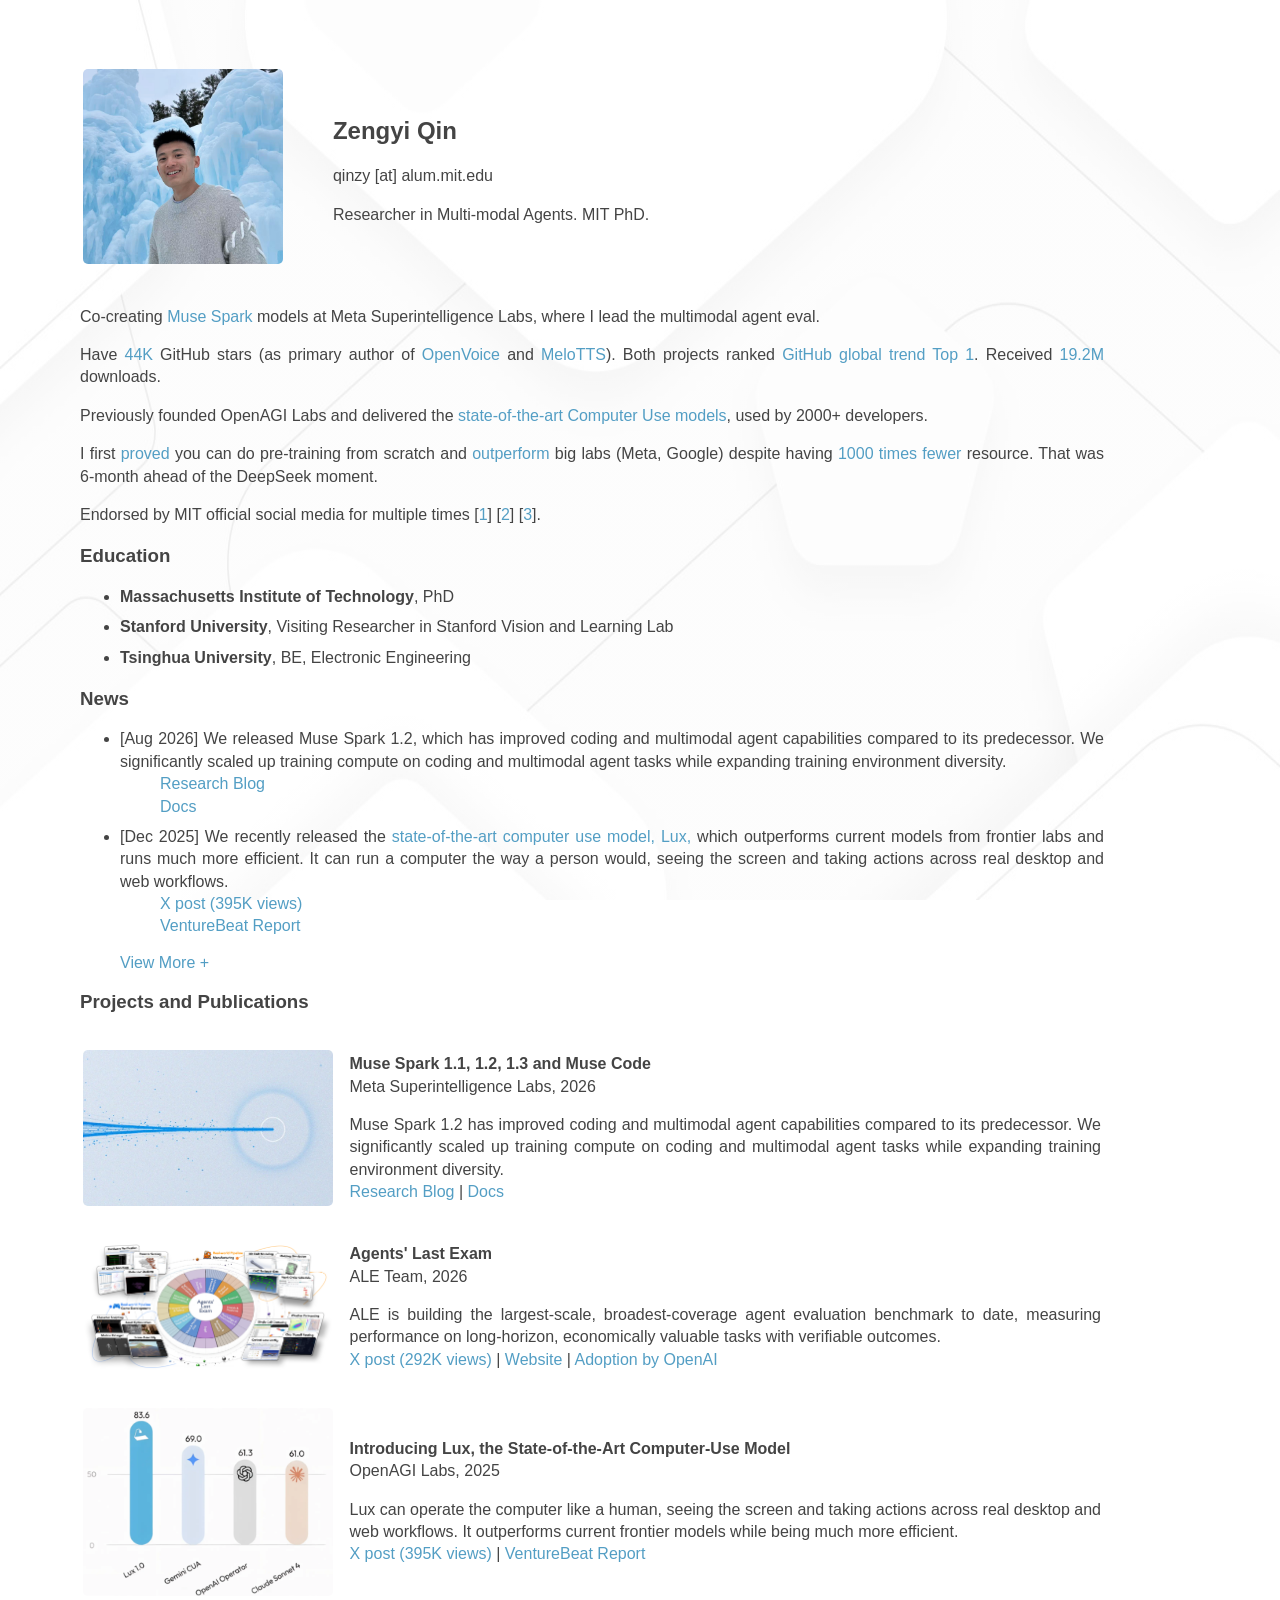
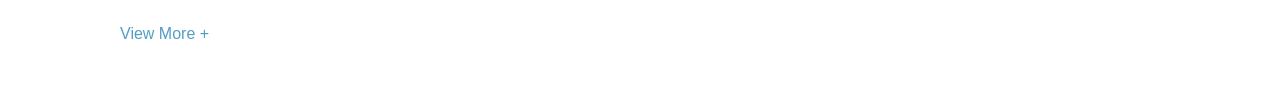
==== commit 797aad24: "Update Muse Spark bio wording and rebuild site" ====
--- a/index.html
+++ b/index.html
@@ -85,7 +85,7 @@
 
 <div class="section">
 <p><font face="Verdana">
-  I co-created <a href="https://developer.meta.com/ai/models/muse-spark/">Muse Spark</a> models at Meta Superintelligence Labs, where I lead the multimodal agent eval.
+  Co-creating <a href="https://developer.meta.com/ai/models/muse-spark/">Muse Spark</a> models at Meta Superintelligence Labs, where I lead the multimodal agent eval.
 </font></p> 
 <p><font face="Verdana">
   Have <hl>44K</hl> GitHub stars (as primary author of <a href="https://github.com/myshell-ai/OpenVoice">OpenVoice</a> and <a href="https://github.com/myshell-ai/MeloTTS">MeloTTS</a>). Both projects ranked <a href="https://trendshift.io/repositories/6161">GitHub global trend Top 1</a>. Received <a href="https://www.qinzy.tech/figures/total_download.png">19.2M</a> downloads.
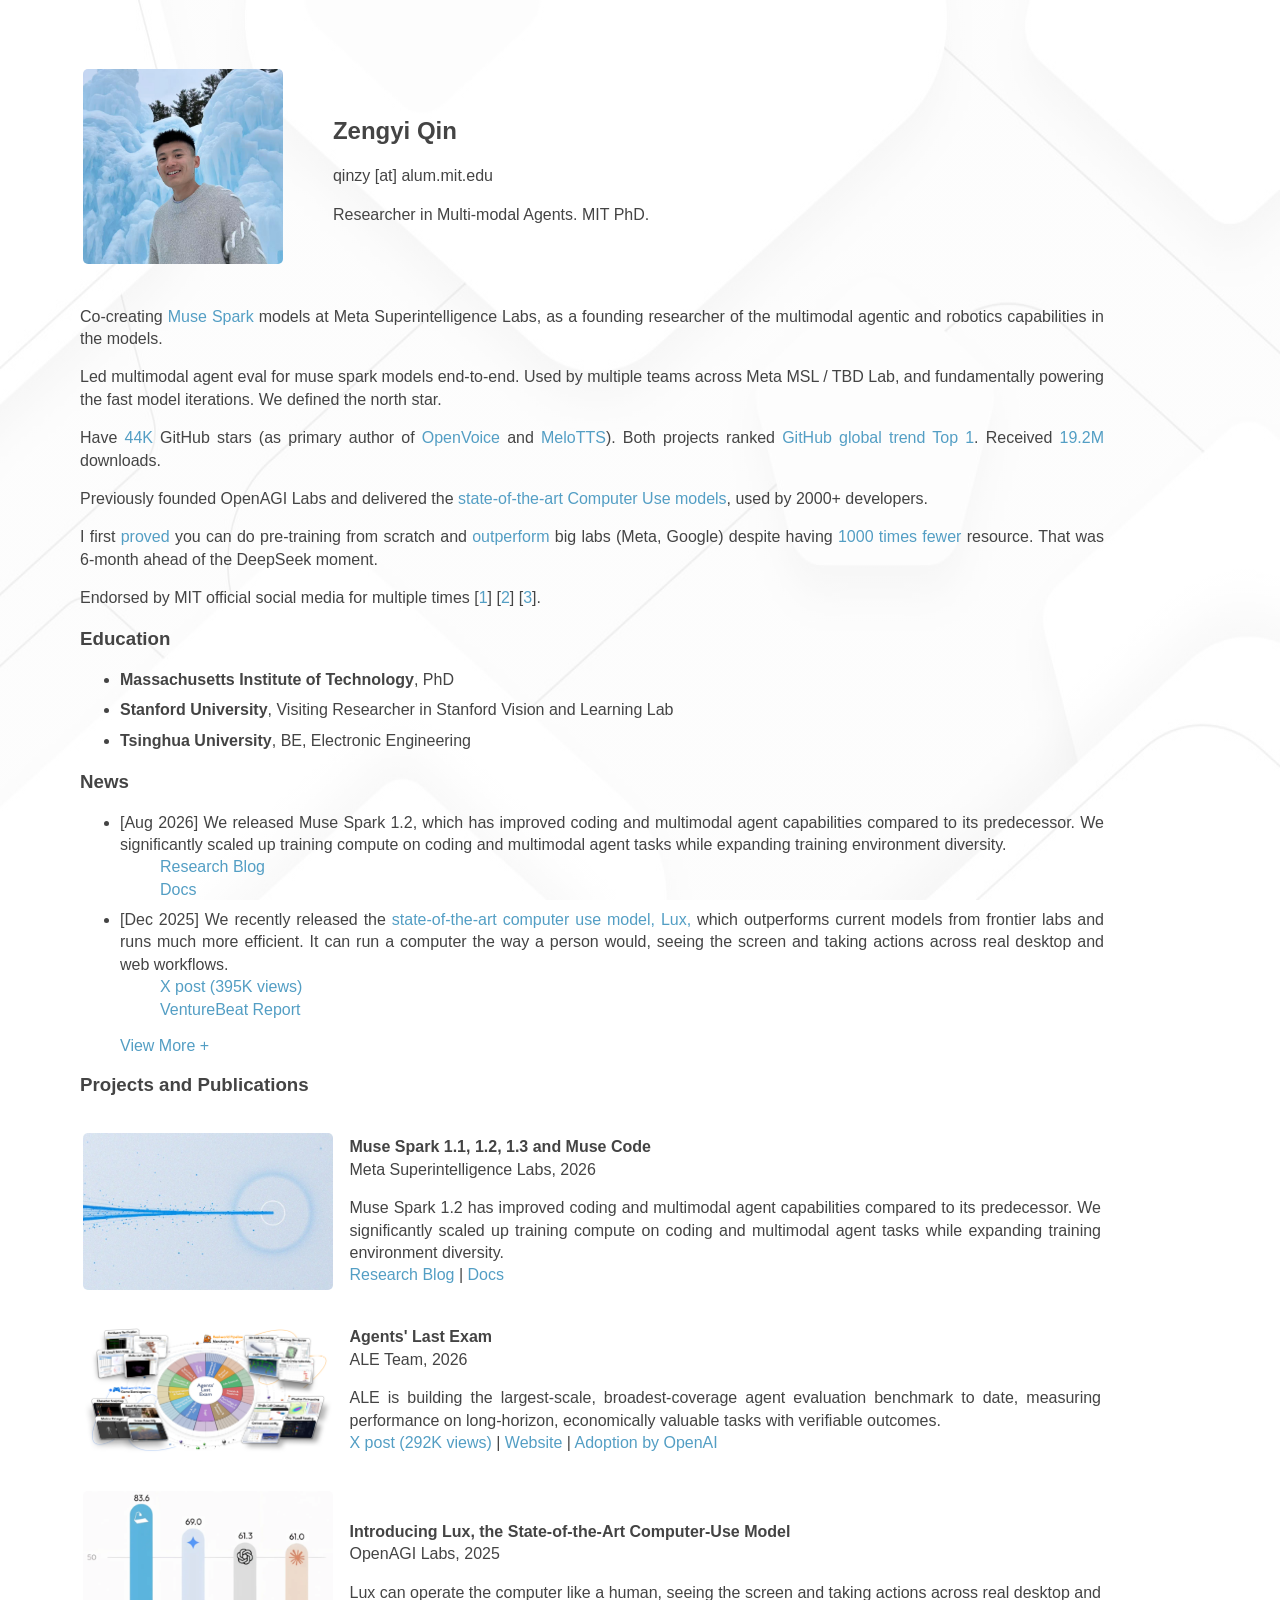
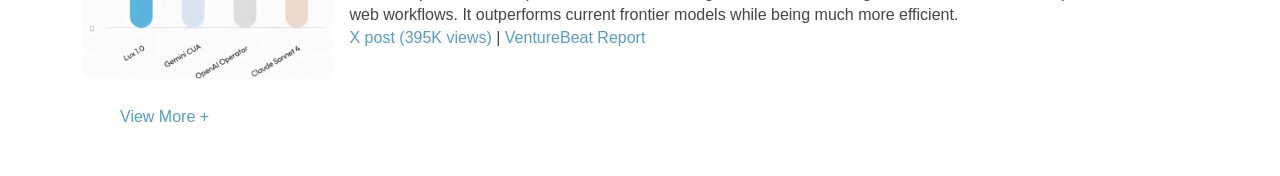
==== commit dabfe6d8: "update" ====
--- a/index.html
+++ b/index.html
@@ -85,7 +85,10 @@
 
 <div class="section">
 <p><font face="Verdana">
-  Co-creating <a href="https://developer.meta.com/ai/models/muse-spark/">Muse Spark</a> models at Meta Superintelligence Labs, where I lead the multimodal agent eval.
+  Co-creating <a href="https://developer.meta.com/ai/models/muse-spark/">Muse Spark</a> models at Meta Superintelligence Labs, as a founding researcher of the multimodal agentic and robotics capabilities in the models.
+</font></p> 
+<p><font face="Verdana">
+  Led multimodal agent eval for muse spark models end-to-end. Used by multiple teams across Meta MSL / TBD Lab, and fundamentally powering the fast model iterations. We defined the north star.
 </font></p> 
 <p><font face="Verdana">
   Have <hl>44K</hl> GitHub stars (as primary author of <a href="https://github.com/myshell-ai/OpenVoice">OpenVoice</a> and <a href="https://github.com/myshell-ai/MeloTTS">MeloTTS</a>). Both projects ranked <a href="https://trendshift.io/repositories/6161">GitHub global trend Top 1</a>. Received <a href="https://www.qinzy.tech/figures/total_download.png">19.2M</a> downloads.
